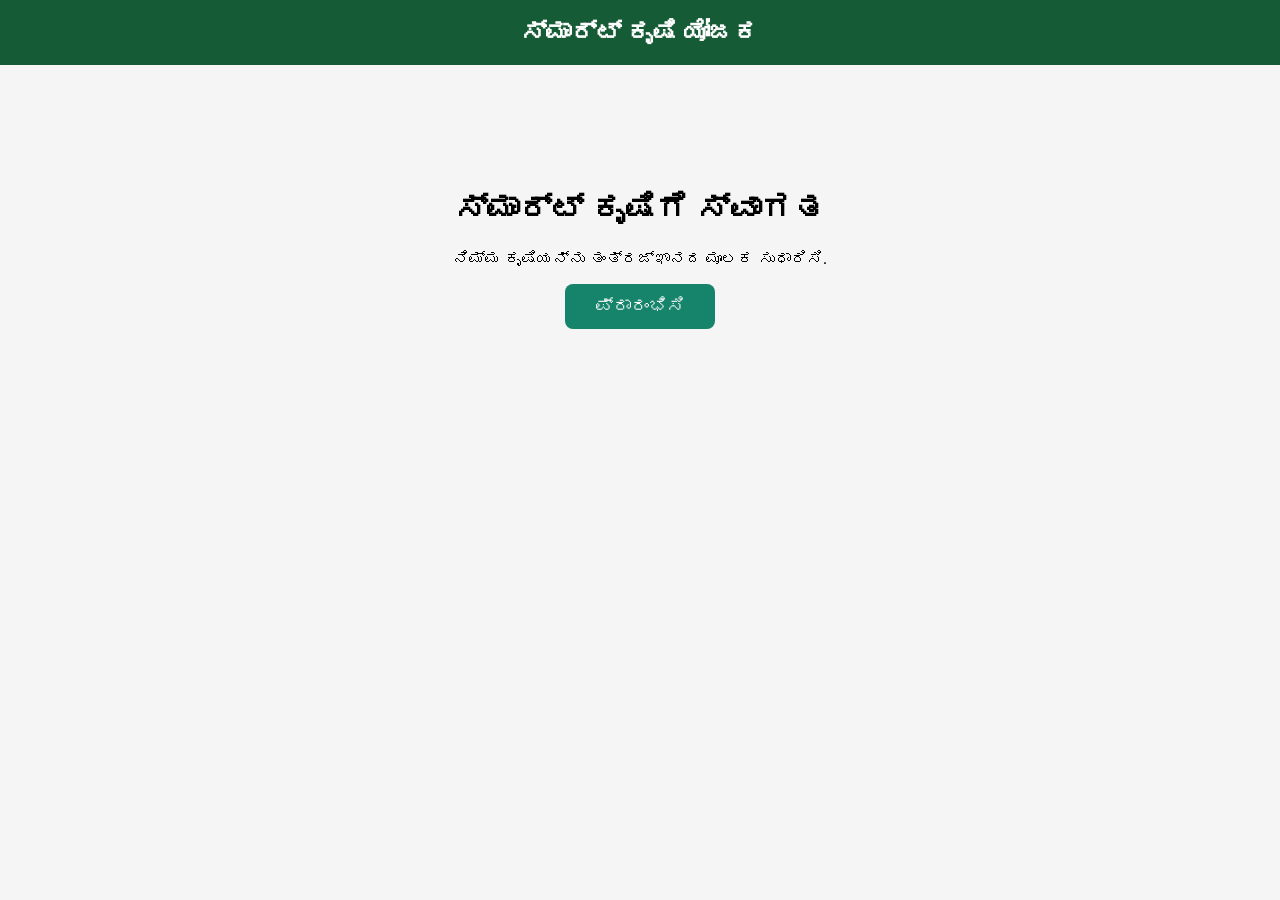
==== frontend/index.html @ 3e0c3221 "frontend added" ====
<!DOCTYPE html>
<html lang="kn">
<head>
    <meta charset="UTF-8">
    <meta name="viewport" content="width=device-width, initial-scale=1.0">
    <title>ಸ್ಮಾರ್ಟ್ ಕೃಷಿ ಯೋಜಕ</title>

    <style>
        body {
            font-family: Arial, sans-serif;
            margin: 0;
            background: #f5f5f5;
            text-align: center;
        }

        header {
            background: #155b36;
            color: white;
            padding: 18px;
            font-size: 25px;
            font-weight: bold;
        }

        .container {
            margin: 80px auto;
            padding: 25px;
        }

        button {
            background: #16836b;
            color: white;
            border: none;
            padding: 12px 30px;
            border-radius: 8px;
            cursor: pointer;
            font-size: 18px;
        }

        #customAlert {
            display: none;
            position: fixed;
            top: 40%;
            left: 50%;
            transform: translate(-50%, -50%);
            background: white;
            padding: 25px;
            width: 280px;
            border-radius: 12px;
            box-shadow: 0 0 20px #777;
            z-index: 9999;
        }

        #customAlert h3 {
            color: #155b36;
        }
    </style>
</head>

<body>

<header>
    ಸ್ಮಾರ್ಟ್ ಕೃಷಿ ಯೋಜಕ
</header>

<div class="container">
    <h1>ಸ್ಮಾರ್ಟ್ ಕೃಷಿಗೆ ಸ್ವಾಗತ</h1>

    <p>ನಿಮ್ಮ ಕೃಷಿಯನ್ನು ತಂತ್ರಜ್ಞಾನದ ಮೂಲಕ ಸುಧಾರಿಸಿ.</p>

    <button onclick="showAlert('ನಿಮ್ಮ ಯೋಜನೆ ಯಶಸ್ವಿಯಾಗಿ ಪ್ರಾರಂಭವಾಗಿದೆ!')">
        ಪ್ರಾರಂಭಿಸಿ
    </button>
</div>

<div id="customAlert">
    <h3>ಸಂದೇಶ</h3>
    <p id="alertMessage"></p>
    <button onclick="closeAlert()">ಸರಿ</button>
</div>

<script>
function showAlert(message) {
    document.getElementById("alertMessage").innerText = message;
    document.getElementById("customAlert").style.display = "block";
}

function closeAlert() {
    document.getElementById("customAlert").style.display = "none";
}
</script>

</body>
</html>
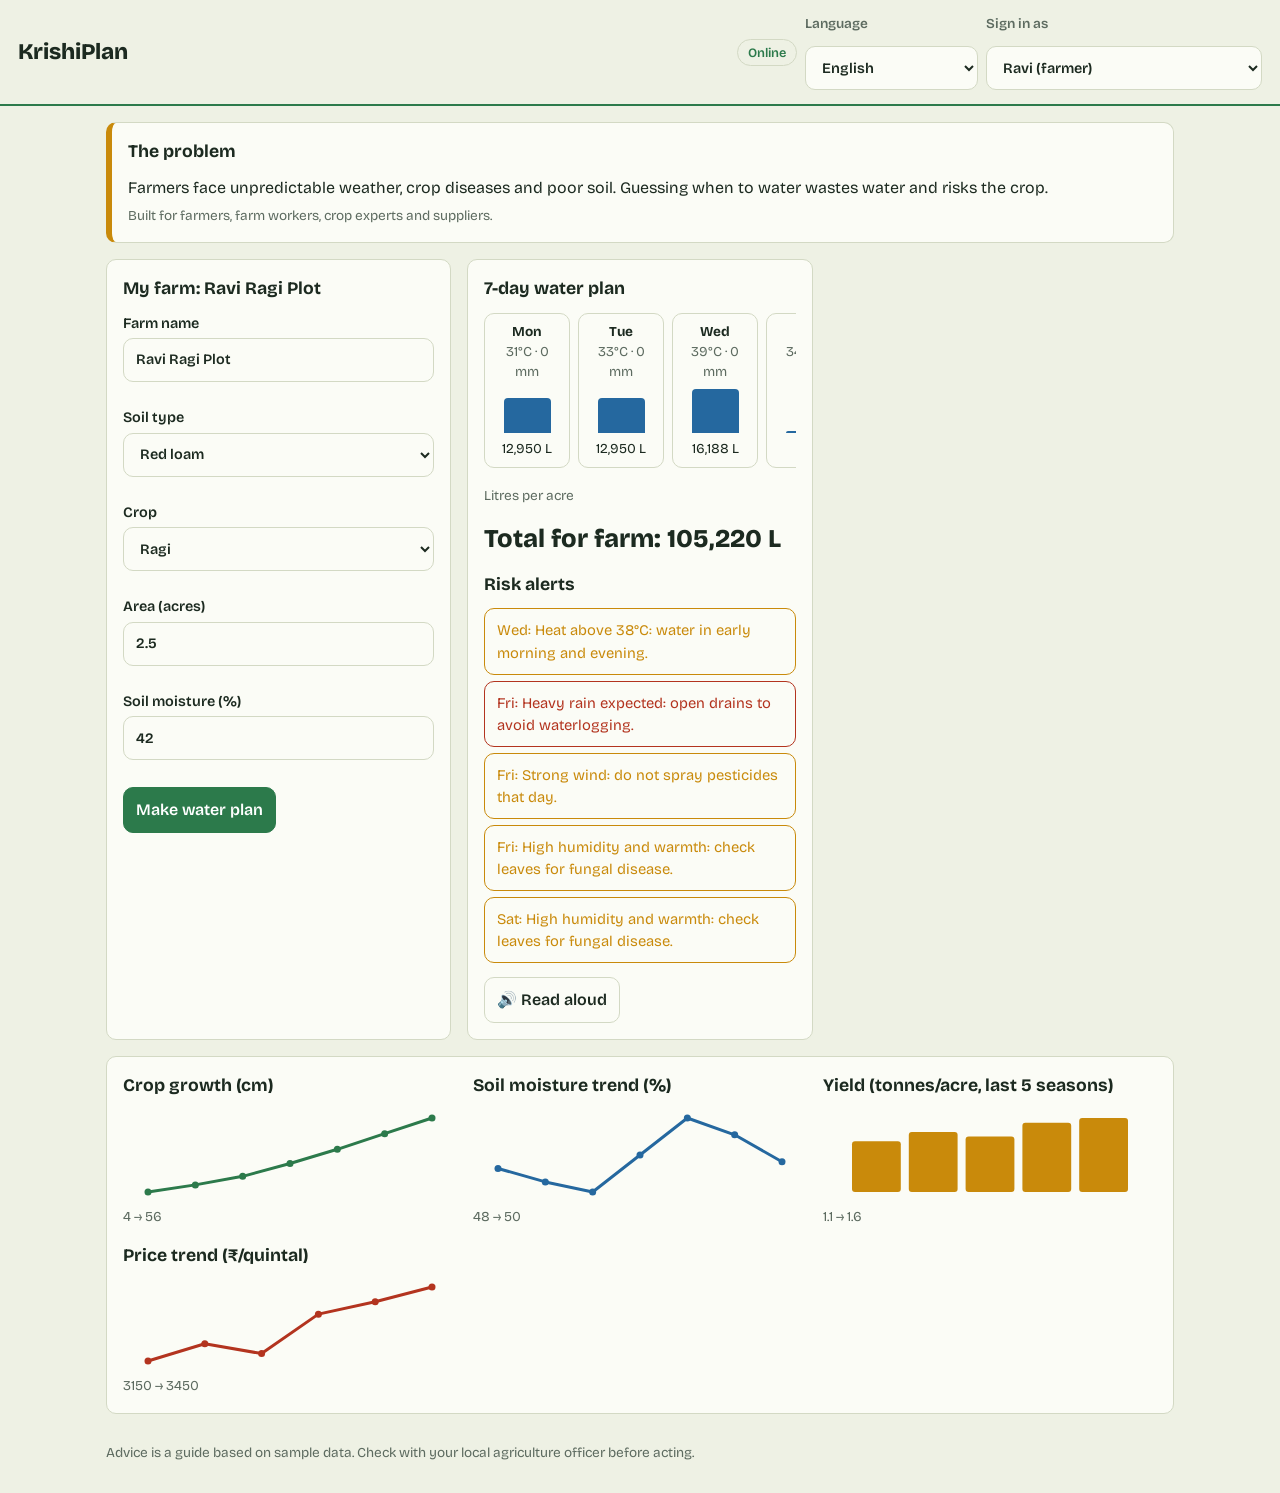
==== commit 71d1111a: "Replace old frontend with updated frontend" ====
--- a/frontend/index.html
+++ b/frontend/index.html
@@ -1,93 +1,36 @@
 <!DOCTYPE html>
-<html lang="kn">
+<html lang="en">
 <head>
-    <meta charset="UTF-8">
-    <meta name="viewport" content="width=device-width, initial-scale=1.0">
-    <title>ಸ್ಮಾರ್ಟ್ ಕೃಷಿ ಯೋಜಕ</title>
-
-    <style>
-        body {
-            font-family: Arial, sans-serif;
-            margin: 0;
-            background: #f5f5f5;
-            text-align: center;
-        }
-
-        header {
-            background: #155b36;
-            color: white;
-            padding: 18px;
-            font-size: 25px;
-            font-weight: bold;
-        }
-
-        .container {
-            margin: 80px auto;
-            padding: 25px;
-        }
-
-        button {
-            background: #16836b;
-            color: white;
-            border: none;
-            padding: 12px 30px;
-            border-radius: 8px;
-            cursor: pointer;
-            font-size: 18px;
-        }
-
-        #customAlert {
-            display: none;
-            position: fixed;
-            top: 40%;
-            left: 50%;
-            transform: translate(-50%, -50%);
-            background: white;
-            padding: 25px;
-            width: 280px;
-            border-radius: 12px;
-            box-shadow: 0 0 20px #777;
-            z-index: 9999;
-        }
-
-        #customAlert h3 {
-            color: #155b36;
-        }
-    </style>
+<meta charset="utf-8">
+<meta name="viewport" content="width=device-width, initial-scale=1, viewport-fit=cover">
+<title>KrishiPlan – Farm Water & Risk Planner</title>
+<link rel="preconnect" href="https://fonts.googleapis.com">
+<link href="https://fonts.googleapis.com/css2?family=Bricolage+Grotesque:wght@400;600;800&display=swap" rel="stylesheet">
+<link rel="stylesheet" href="style.css">
 </head>
-
 <body>
-
 <header>
-    ಸ್ಮಾರ್ಟ್ ಕೃಷಿ ಯೋಜಕ
+  <h1 id="t_app">KrishiPlan</h1>
+  <div class="bar">
+    <span id="net" class="badge on" role="status"></span>
+    <label class="bar" style="margin:0"><span id="t_lang" class="muted">Language</span>
+      <select id="lang" aria-label="Language"><option value="en">English</option><option value="kn">ಕನ್ನಡ</option><option value="hi">हिन्दी</option></select></label>
+    <label class="bar" style="margin:0"><span id="t_user" class="muted">Sign in as</span>
+      <select id="user" aria-label="User"></select></label>
+  </div>
 </header>
 
-<div class="container">
-    <h1>ಸ್ಮಾರ್ಟ್ ಕೃಷಿಗೆ ಸ್ವಾಗತ</h1>
+<main>
+  <section class="card intro" aria-labelledby="t_prob">
+    <h2 id="t_prob"></h2>
+    <p id="t_probtxt" style="margin:0 0 6px"></p>
+    <p id="t_users" class="muted" style="margin:0"></p>
+  </section>
 
-    <p>ನಿಮ್ಮ ಕೃಷಿಯನ್ನು ತಂತ್ರಜ್ಞಾನದ ಮೂಲಕ ಸುಧಾರಿಸಿ.</p>
+  <div id="app" class="grid"></div>
+</main>
+<div id="toast" class="toast hidden" role="status"></div>
 
-    <button onclick="showAlert('ನಿಮ್ಮ ಯೋಜನೆ ಯಶಸ್ವಿಯಾಗಿ ಪ್ರಾರಂಭವಾಗಿದೆ!')">
-        ಪ್ರಾರಂಭಿಸಿ
-    </button>
-</div>
-
-<div id="customAlert">
-    <h3>ಸಂದೇಶ</h3>
-    <p id="alertMessage"></p>
-    <button onclick="closeAlert()">ಸರಿ</button>
-</div>
-
-<script>
-function showAlert(message) {
-    document.getElementById("alertMessage").innerText = message;
-    document.getElementById("customAlert").style.display = "block";
-}
-
-function closeAlert() {
-    document.getElementById("customAlert").style.display = "none";
-}
-</script>
-
+<script src="script.js"></script>
 </body>
-</html>+</html>
--- a/frontend/style.css
+++ b/frontend/style.css
@@ -0,0 +1,39 @@
+:root{--bg:#eef1e4;--card:#fbfcf6;--ink:#1c2a20;--mute:#5d6b60;--leaf:#2c7a4b;--water:#25689f;--sun:#c98a0b;--bad:#b3341f;--line:#d3d9c4;--r:10px;box-sizing:border-box;padding-top:env(safe-area-inset-top,0px);padding-bottom:env(safe-area-inset-bottom,0px)}
+@media (prefers-color-scheme:dark){:root:not([data-theme="light"]){--bg:#17201a;--card:#202c24;--ink:#e8eede;--mute:#9fae9f;--leaf:#5fc487;--water:#6bb2ea;--sun:#e8b43f;--bad:#f0806b;--line:#34443a;color-scheme:dark}}
+:root[data-theme="dark"]{--bg:#17201a;--card:#202c24;--ink:#e8eede;--mute:#9fae9f;--leaf:#5fc487;--water:#6bb2ea;--sun:#e8b43f;--bad:#f0806b;--line:#34443a;color-scheme:dark}
+html{scroll-padding-top:env(safe-area-inset-top,0px)}
+*{box-sizing:border-box}
+body{margin:0;background:var(--bg);color:var(--ink);font:16px/1.5 "Bricolage Grotesque",system-ui,sans-serif}
+header{display:flex;flex-wrap:wrap;gap:10px;align-items:center;justify-content:space-between;padding:14px 18px;border-bottom:2px solid var(--leaf)}
+h1{font-size:1.4rem;margin:0;font-weight:800}
+h2{font-size:1.1rem;margin:0 0 10px}
+main{max-width:1100px;margin:0 auto;padding:16px;display:grid;gap:16px}
+.bar{display:flex;gap:8px;flex-wrap:wrap;align-items:center}
+select,input,button{font:inherit;color:var(--ink);background:var(--card);border:1.5px solid var(--line);border-radius:var(--r);padding:10px 12px;min-height:44px}
+button{cursor:pointer;font-weight:600}
+button.go{background:var(--leaf);color:#fff;border-color:var(--leaf)}
+:root[data-theme="dark"] button.go{color:#10200f}
+:focus-visible{outline:3px solid var(--water);outline-offset:2px}
+.card{background:var(--card);border:1px solid var(--line);border-radius:var(--r);padding:16px}
+.intro{border-left:6px solid var(--sun)}
+.grid{display:grid;gap:16px;grid-template-columns:repeat(auto-fit,minmax(300px,1fr))}
+label{display:block;font-weight:600;font-size:.9rem;margin-top:10px}
+label input,label select{width:100%;margin-top:4px}
+.err{color:var(--bad);font-size:.85rem;min-height:1.1em}
+.days{display:grid;grid-template-columns:repeat(7,minmax(86px,1fr));gap:8px;overflow-x:auto;padding-bottom:4px}
+.day{border:1px solid var(--line);border-radius:var(--r);padding:8px;text-align:center;font-size:.85rem}
+.day b{display:block}
+.drop{height:44px;display:flex;align-items:flex-end;justify-content:center;margin:6px 0}
+.drop i{display:block;width:70%;background:var(--water);border-radius:4px 4px 0 0;min-height:2px}
+.alert{padding:10px 12px;border-radius:var(--r);margin:6px 0;border:1px solid;font-size:.92rem}
+.alert.hi{border-color:var(--bad);color:var(--bad)}
+.alert.med{border-color:var(--sun);color:var(--sun)}
+.alert.ok{border-color:var(--leaf);color:var(--leaf)}
+.spark{width:100%;height:90px}
+.kpi{font-size:1.6rem;font-weight:800}
+.muted{color:var(--mute);font-size:.85rem}
+.badge{padding:3px 10px;border-radius:99px;font-size:.8rem;font-weight:600;border:1px solid var(--line)}
+.on{color:var(--leaf)}.off{color:var(--bad)}
+.hidden{display:none}
+.toast{position:fixed;left:50%;bottom:calc(16px + env(safe-area-inset-bottom,0px));transform:translateX(-50%);background:var(--ink);color:var(--bg);padding:10px 16px;border-radius:99px;font-size:.9rem;max-width:90vw}
+@media (prefers-reduced-motion:no-preference){.drop i{transition:height .4s}}
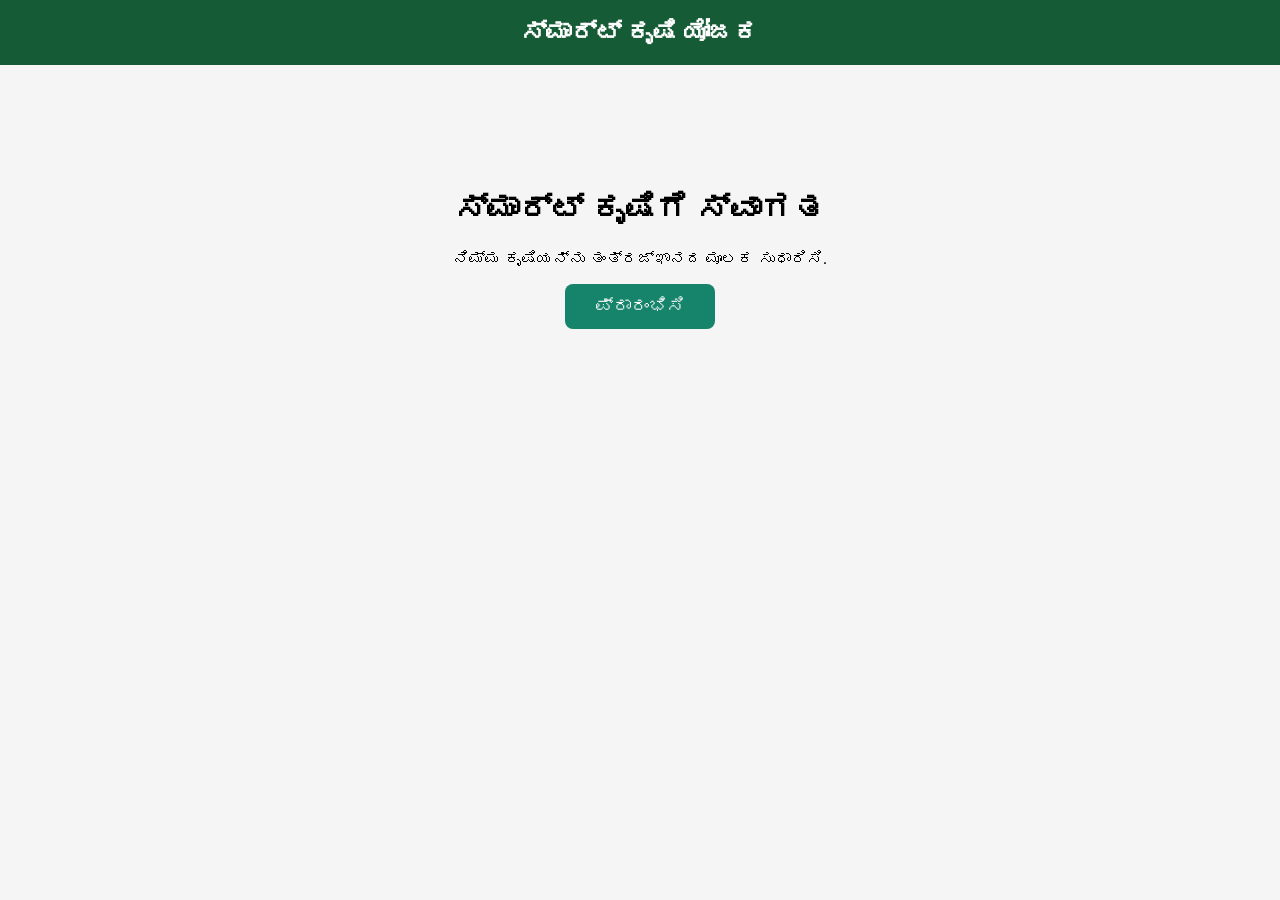
==== commit b819b0a5: "Replace old frontend with updated frontendnew" ====
--- a/frontend/index.html
+++ b/frontend/index.html
@@ -1,36 +1,93 @@
 <!DOCTYPE html>
-<html lang="en">
+<html lang="kn">
 <head>
-<meta charset="utf-8">
-<meta name="viewport" content="width=device-width, initial-scale=1, viewport-fit=cover">
-<title>KrishiPlan – Farm Water & Risk Planner</title>
-<link rel="preconnect" href="https://fonts.googleapis.com">
-<link href="https://fonts.googleapis.com/css2?family=Bricolage+Grotesque:wght@400;600;800&display=swap" rel="stylesheet">
-<link rel="stylesheet" href="style.css">
+    <meta charset="UTF-8">
+    <meta name="viewport" content="width=device-width, initial-scale=1.0">
+    <title>ಸ್ಮಾರ್ಟ್ ಕೃಷಿ ಯೋಜಕ</title>
+
+    <style>
+        body {
+            font-family: Arial, sans-serif;
+            margin: 0;
+            background: #f5f5f5;
+            text-align: center;
+        }
+
+        header {
+            background: #155b36;
+            color: white;
+            padding: 18px;
+            font-size: 25px;
+            font-weight: bold;
+        }
+
+        .container {
+            margin: 80px auto;
+            padding: 25px;
+        }
+
+        button {
+            background: #16836b;
+            color: white;
+            border: none;
+            padding: 12px 30px;
+            border-radius: 8px;
+            cursor: pointer;
+            font-size: 18px;
+        }
+
+        #customAlert {
+            display: none;
+            position: fixed;
+            top: 40%;
+            left: 50%;
+            transform: translate(-50%, -50%);
+            background: white;
+            padding: 25px;
+            width: 280px;
+            border-radius: 12px;
+            box-shadow: 0 0 20px #777;
+            z-index: 9999;
+        }
+
+        #customAlert h3 {
+            color: #155b36;
+        }
+    </style>
 </head>
+
 <body>
+
 <header>
-  <h1 id="t_app">KrishiPlan</h1>
-  <div class="bar">
-    <span id="net" class="badge on" role="status"></span>
-    <label class="bar" style="margin:0"><span id="t_lang" class="muted">Language</span>
-      <select id="lang" aria-label="Language"><option value="en">English</option><option value="kn">ಕನ್ನಡ</option><option value="hi">हिन्दी</option></select></label>
-    <label class="bar" style="margin:0"><span id="t_user" class="muted">Sign in as</span>
-      <select id="user" aria-label="User"></select></label>
-  </div>
+    ಸ್ಮಾರ್ಟ್ ಕೃಷಿ ಯೋಜಕ
 </header>
 
-<main>
-  <section class="card intro" aria-labelledby="t_prob">
-    <h2 id="t_prob"></h2>
-    <p id="t_probtxt" style="margin:0 0 6px"></p>
-    <p id="t_users" class="muted" style="margin:0"></p>
-  </section>
+<div class="container">
+    <h1>ಸ್ಮಾರ್ಟ್ ಕೃಷಿಗೆ ಸ್ವಾಗತ</h1>
 
-  <div id="app" class="grid"></div>
-</main>
-<div id="toast" class="toast hidden" role="status"></div>
+    <p>ನಿಮ್ಮ ಕೃಷಿಯನ್ನು ತಂತ್ರಜ್ಞಾನದ ಮೂಲಕ ಸುಧಾರಿಸಿ.</p>
 
-<script src="script.js"></script>
+    <button onclick="window.location.href='register.html'">
+    ಪ್ರಾರಂಭಿಸಿ
+</button>
+</div>
+
+<div id="customAlert">
+    <h3>ಸಂದೇಶ</h3>
+    <p id="alertMessage"></p>
+    <button onclick="closeAlert()">ಸರಿ</button>
+</div>
+
+<script>
+function showAlert(message) {
+    document.getElementById("alertMessage").innerText = message;
+    document.getElementById("customAlert").style.display = "block";
+}
+
+function closeAlert() {
+    document.getElementById("customAlert").style.display = "none";
+}
+</script>
+
 </body>
-</html>
+</html>
